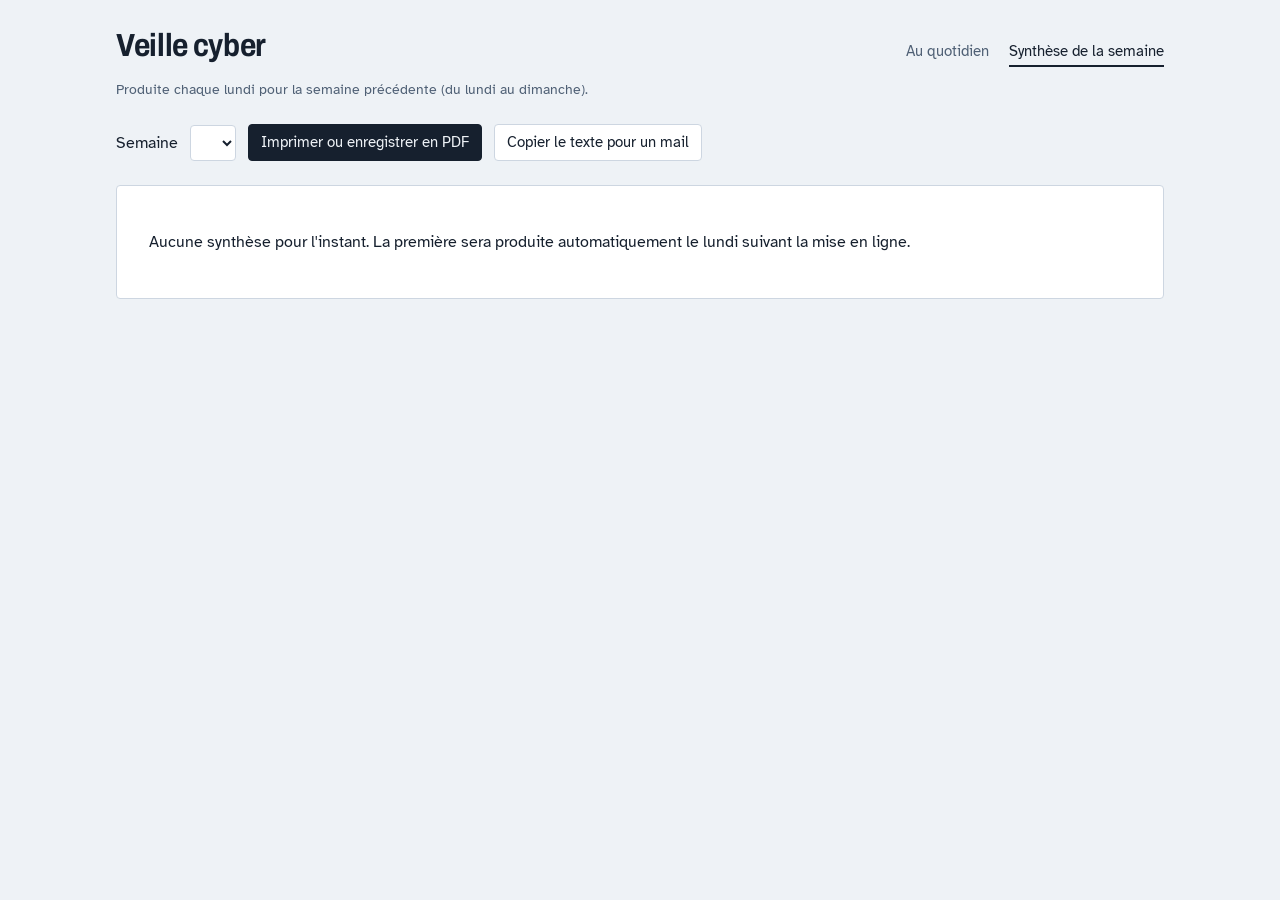
==== hebdo.html @ 8514fb71 "Veille cyber : collecte automatique, site et synthèse hebdo Co-Authored-By: Claude Opus 5.5 <noreply" ====
<!doctype html>
<html lang="fr">
<head>
<meta charset="utf-8">
<meta name="viewport" content="width=device-width, initial-scale=1">
<title>Synthèse hebdo cyber</title>
<meta name="description" content="Synthèse hebdomadaire des vulnérabilités et menaces cyber.">
<meta name="robots" content="noindex">
<link rel="icon" href="data:image/svg+xml,<svg xmlns='http://www.w3.org/2000/svg' viewBox='0 0 32 32'><rect x='4' y='2' width='6' height='28' rx='2' fill='%23C1272D'/><rect x='13' y='8' width='6' height='22' rx='2' fill='%23C9761E'/><rect x='22' y='14' width='6' height='16' rx='2' fill='%232F6FA8'/></svg>">
<link rel="preconnect" href="https://fonts.googleapis.com">
<link rel="preconnect" href="https://fonts.gstatic.com" crossorigin>
<link href="https://fonts.googleapis.com/css2?family=Archivo:wdth,wght@62..125,600..800&family=Atkinson+Hyperlegible:ital,wght@0,400;0,700;1,400&family=Atkinson+Hyperlegible+Mono:wght@400;600&display=swap" rel="stylesheet">
<link rel="stylesheet" href="assets/style.css">
</head>
<body>
<div class="page">
  <header class="entete">
    <h1><a href="./">Veille cyber</a></h1>
    <nav aria-label="Pages">
      <a href="./">Au quotidien</a>
      <a href="hebdo.html" aria-current="page">Synthèse de la semaine</a>
    </nav>
  </header>
  <p class="fraicheur">Produite chaque lundi pour la semaine précédente (du lundi au dimanche).</p>

  <div class="hebdo-outils">
    <label for="semaine">Semaine</label>
    <select id="semaine"></select>
    <button type="button" class="principal" id="imprimer">Imprimer ou enregistrer en PDF</button>
    <button type="button" id="copier">Copier le texte pour un mail</button>
    <span class="confirmation" id="confirmation" aria-live="polite"></span>
  </div>

  <article class="rapport" id="rapport"><p>Chargement…</p></article>
</div>

<script src="assets/commun.js"></script>
<script>
(() => {
  const V = Veille, $ = (id) => document.getElementById(id);
  let courant = null;
  const pluriel = (n, s, p) => `${n} ${n > 1 ? (p || s + 's') : s}`;

  function chapeau(h) {
    const c = h.chiffres;
    const morceaux = [
      pluriel(c.alertes, 'alerte CERT-FR', 'alertes CERT-FR'),
      pluriel(c.avisCertFr, 'avis CERT-FR', 'avis CERT-FR'),
      pluriel(c.avisCertSante, 'avis CERT Santé', 'avis CERT Santé'),
      pluriel(c.kevAjoutees, 'nouvelle faille exploitée', 'nouvelles failles exploitées') + ' (CISA KEV)',
    ];
    return `Du ${V.dateCourte(h.debut)} au ${V.dateCourte(h.fin)} : ${morceaux.join(', ')}. ` +
      `${pluriel(c.critiques, 'publication est critique', 'publications sont critiques')} et ${c.surParcSuivi} ${c.surParcSuivi > 1 ? 'concernent' : 'concerne'} les éditeurs du parc suivi.`;
  }

  const SECTIONS = [
    ['alertes', 'Alertes CERT-FR', 'Danger immédiat signalé par l\'ANSSI : exploitations constatées, à traiter sans attendre.'],
    ['kev', 'Nouvelles failles exploitées activement', 'Ajoutées cette semaine au catalogue de la CISA, qui ne retient que les failles dont l\'exploitation est confirmée.'],
    ['parcSuivi', 'Vulnérabilités sur le parc suivi', 'Avis concernant les éditeurs suivis, du plus urgent au moins urgent.'],
    ['autresCritiques', 'Autres vulnérabilités critiques', 'Hors parc suivi, à vérifier si le produit est présent ailleurs.'],
    ['menaces', 'Menaces et recommandations', 'Rapports d\'analyse de la menace, bulletins d\'actualité et guides de durcissement du CERT-FR.'],
  ];

  function rendre(h) {
    courant = h;
    $('rapport').innerHTML = `<h2>Semaine du ${V.dateCourte(h.debut)} au ${V.dateCourte(h.fin)}</h2>
      <p class="chapeau">${V.echapper(chapeau(h))}</p>` +
      SECTIONS.map(([cle, titre, aide]) => `<h3>${titre}</h3><p class="aide">${aide}</p>` +
        ((h[cle] || []).length ? `<ul class="elements">${h[cle].map((i) => V.element(i, { avecDate: true, nbCvesMax: 5 })).join('')}</ul>` : '<p class="rien">Rien cette semaine.</p>')).join('');
  }

  function texteMail(h) {
    const lignes = [`Veille cyber : semaine du ${V.dateCourte(h.debut)} au ${V.dateCourte(h.fin)}`, '', chapeau(h)];
    for (const [cle, titre] of SECTIONS) {
      const liste = h[cle] || [];
      if (!liste.length) continue;
      lignes.push('', titre, '');
      for (const i of liste) {
        const r = V.raisons(i);
        lignes.push(`- ${i.titre} (${V.dateCourte(i.date)}${i.suivis?.length ? ', parc : ' + i.suivis.join(', ') : ''})`);
        if (r.length) lignes.push(`  Pourquoi : ${r.join(', ')}`);
        lignes.push(`  ${i.lien}`);
      }
    }
    lignes.push('', `Détail et historique : ${location.href.replace(/hebdo\.html.*$/, '')}`);
    return lignes.join('\n');
  }

  async function chargerSemaine(code) {
    try {
      rendre(await V.charger(`data/hebdo/${code}.json`));
      history.replaceState(null, '', '#' + code);
    } catch (e) {
      $('rapport').innerHTML = `<p>Impossible de charger la semaine ${V.echapper(code)} (${V.echapper(e.message)}).</p>`;
    }
  }

  async function demarrer() {
    try {
      const { semaines } = await V.charger('data/hebdo/index.json');
      if (!semaines.length) throw new Error('aucune semaine');
      $('semaine').innerHTML = semaines.map((s) => `<option value="${V.echapper(s)}">${V.echapper(s.replace('-S', ', semaine '))}</option>`).join('');
      const voulu = location.hash.slice(1);
      $('semaine').value = semaines.includes(voulu) ? voulu : semaines[0];
      chargerSemaine($('semaine').value);
    } catch {
      $('rapport').innerHTML = '<p>Aucune synthèse pour l\'instant. La première sera produite automatiquement le lundi suivant la mise en ligne.</p>';
    }
  }

  $('semaine').addEventListener('change', (e) => chargerSemaine(e.target.value));
  $('imprimer').addEventListener('click', () => window.print());
  $('copier').addEventListener('click', async () => {
    if (!courant) return;
    try { await navigator.clipboard.writeText(texteMail(courant)); $('confirmation').textContent = 'Texte copié.'; }
    catch { $('confirmation').textContent = 'Copie impossible depuis ce navigateur.'; }
    setTimeout(() => ($('confirmation').textContent = ''), 3000);
  });
  demarrer();
})();
</script>
</body>
</html>
---- assets/style.css ----
:root {
  --fond: #EEF2F6;
  --surface: #FFFFFF;
  --encre: #16202E;
  --encre-2: #4F6075;
  --ligne: #CDD6E1;
  --critique: #C1272D;
  --haute: #C9761E;
  --moyenne: #2F6FA8;
  --info: #7A8797;
  --parc: #0F766E;
  --parc-fond: #E0F2EF;
  --kev-fond: #FBE7E8;
  --focus: #2F6FA8;
  --titre: "Archivo", "Arial Narrow", sans-serif;
  --texte: "Atkinson Hyperlegible", "Segoe UI", system-ui, sans-serif;
  --mono: "Atkinson Hyperlegible Mono", ui-monospace, Consolas, monospace;
  color-scheme: light;
}
@media (prefers-color-scheme: dark) {
  :root {
    --fond: #0F1722;
    --surface: #172231;
    --encre: #E6ECF3;
    --encre-2: #9DAEC2;
    --ligne: #2A3A4F;
    --critique: #F0565C;
    --haute: #E8A04E;
    --moyenne: #6FA6DA;
    --info: #8A98A9;
    --parc: #4FC3B5;
    --parc-fond: #12332F;
    --kev-fond: #3A1C21;
    --focus: #6FA6DA;
    color-scheme: dark;
  }
}

* { box-sizing: border-box; }
html { -webkit-text-size-adjust: 100%; }
body {
  margin: 0;
  background: var(--fond);
  color: var(--encre);
  font: 16px/1.5 var(--texte);
}
a { color: inherit; }
a:hover { color: var(--moyenne); }
:focus-visible { outline: 3px solid var(--focus); outline-offset: 2px; border-radius: 2px; }
.page { max-width: 1080px; margin: 0 auto; padding: 0 16px 64px; }

/* En-tête */
.entete { display: flex; flex-wrap: wrap; align-items: baseline; justify-content: space-between; gap: 8px 24px; padding: 28px 0 12px; }
.entete h1 { font: 700 2rem/1.1 var(--titre); font-stretch: 85%; margin: 0; letter-spacing: -0.01em; }
.entete h1 a { text-decoration: none; }
.entete nav { display: flex; gap: 20px; font-size: .95rem; }
.entete nav a { text-decoration: none; color: var(--encre-2); padding-bottom: 2px; border-bottom: 2px solid transparent; }
.entete nav a[aria-current="page"] { color: var(--encre); border-color: var(--encre); }
.fraicheur { color: var(--encre-2); font-size: .9rem; margin: 0 0 24px; }
.fraicheur .pastille { display: inline-block; width: 8px; height: 8px; border-radius: 50%; margin-right: 6px; vertical-align: 1px; background: var(--parc); }
.fraicheur .pastille.ko { background: var(--haute); }

/* Bloc "à traiter" */
.urgent { background: var(--surface); border: 1px solid var(--ligne); border-left: 6px solid var(--critique); border-radius: 4px; padding: 20px 24px 8px; margin-bottom: 32px; }
.urgent h2 { font: 700 1.35rem/1.2 var(--titre); font-stretch: 85%; margin: 0 0 4px; }
.urgent .sous { color: var(--encre-2); margin: 0 0 12px; font-size: .95rem; max-width: 68ch; }
.urgent ol { list-style: none; margin: 0; padding: 0; }
.urgent li { padding: 12px 0; border-top: 1px solid var(--ligne); display: grid; grid-template-columns: 1fr auto; gap: 4px 16px; }
.urgent li a.titre { font-weight: 700; text-decoration: none; }
.urgent li a.titre:hover { text-decoration: underline; }
.urgent .raison { grid-column: 1 / -1; color: var(--encre-2); font-size: .9rem; }
.urgent .date { color: var(--encre-2); font-size: .9rem; white-space: nowrap; }
.urgent .vide { padding: 12px 0 16px; color: var(--encre-2); border-top: 1px solid var(--ligne); }

/* Filtres */
.filtres { background: var(--fond); padding: 12px 0; border-bottom: 1px solid var(--ligne); margin-bottom: 8px; }
.onglets { display: flex; gap: 4px; overflow-x: auto; margin-bottom: 12px; scrollbar-width: thin; }
.onglets button { font: inherit; font-size: .95rem; background: none; border: 1px solid transparent; border-radius: 4px; padding: 6px 12px; color: var(--encre-2); cursor: pointer; white-space: nowrap; }
.onglets button[aria-pressed="true"] { background: var(--encre); color: var(--fond); }
.onglets button .nb { opacity: .7; margin-left: 4px; font-size: .85em; }
.criteres { display: flex; flex-wrap: wrap; gap: 8px 12px; align-items: center; }
.criteres input[type="search"], .criteres select, .criteres input[type="date"] {
  font: inherit; font-size: .95rem; color: var(--encre); background: var(--surface);
  border: 1px solid var(--ligne); border-radius: 4px; padding: 6px 10px; min-height: 36px;
}
.criteres input[type="search"] { flex: 1 1 220px; min-width: 0; }
.criteres label.bascule { display: inline-flex; align-items: center; gap: 6px; font-size: .95rem; cursor: pointer; white-space: nowrap; }
.criteres label.bascule input { width: 18px; height: 18px; accent-color: var(--parc); }
.periode-perso { display: none; gap: 6px; align-items: center; }
.periode-perso.visible { display: inline-flex; }
.resultat { color: var(--encre-2); font-size: .9rem; margin: 12px 0 0; }
.resultat button { font: inherit; background: none; border: none; color: var(--moyenne); text-decoration: underline; cursor: pointer; padding: 0; }

@media (min-width: 800px) { .filtres { position: sticky; top: 0; z-index: 5; } }

/* Liste */
.jour { font: 700 1rem/1.2 var(--titre); font-stretch: 90%; color: var(--encre-2); margin: 28px 0 8px; }
.elements { list-style: none; margin: 0; padding: 0; }
.el { position: relative; background: var(--surface); border: 1px solid var(--ligne); border-radius: 4px; padding: 14px 16px 14px 22px; margin-bottom: 8px; }
.el::before { content: ""; position: absolute; left: 0; top: 0; bottom: 0; width: 6px; border-radius: 4px 0 0 4px; background: var(--info); }
.el.p-critique::before { background: var(--critique); }
.el.p-haute::before { background: var(--haute); }
.el.p-moyenne::before { background: var(--moyenne); }
.el h3 { font-size: 1.02rem; line-height: 1.35; margin: 0 0 4px; font-weight: 700; }
.el h3 a { text-decoration: none; }
.el h3 a:hover { text-decoration: underline; }
.meta { display: flex; flex-wrap: wrap; gap: 4px 14px; font-size: .88rem; color: var(--encre-2); margin-bottom: 6px; }
.meta .prio { font-weight: 700; }
.p-critique .meta .prio { color: var(--critique); }
.p-haute .meta .prio { color: var(--haute); }
.p-moyenne .meta .prio { color: var(--moyenne); }
.el p { margin: 0 0 8px; max-width: 78ch; }
.marques { display: flex; flex-wrap: wrap; gap: 6px; }
.marque { font-size: .82rem; border-radius: 3px; padding: 1px 7px; border: 1px solid var(--ligne); color: var(--encre-2); white-space: nowrap; }
.marque.parc { background: var(--parc-fond); color: var(--parc); border-color: transparent; font-weight: 700; }
.marque.kev { background: var(--kev-fond); color: var(--critique); border-color: transparent; font-weight: 700; }
.marque.cve { font-family: var(--mono); font-size: .8rem; text-decoration: none; }
.marque.cve.exploitee { border-color: var(--critique); color: var(--critique); }
.plus { display: block; margin: 20px auto; font: inherit; background: var(--surface); border: 1px solid var(--ligne); border-radius: 4px; padding: 8px 20px; cursor: pointer; color: var(--encre); }
.vide-liste { background: var(--surface); border: 1px dashed var(--ligne); border-radius: 4px; padding: 24px; color: var(--encre-2); }

/* Pied */
.pied { margin-top: 48px; padding-top: 16px; border-top: 1px solid var(--ligne); color: var(--encre-2); font-size: .88rem; }
.pied h2 { font: 700 1rem var(--titre); font-stretch: 90%; color: var(--encre); margin: 0 0 8px; }
.pied ul { list-style: none; padding: 0; margin: 0 0 12px; display: grid; grid-template-columns: repeat(auto-fill, minmax(240px, 1fr)); gap: 4px 24px; }
.pied li .pastille { display: inline-block; width: 8px; height: 8px; border-radius: 50%; margin-right: 6px; background: var(--parc); }
.pied li .pastille.ko { background: var(--haute); }
.legende { max-width: 78ch; }

/* Synthèse hebdo */
.hebdo-outils { display: flex; flex-wrap: wrap; gap: 8px 12px; align-items: center; margin-bottom: 24px; }
.hebdo-outils select, .hebdo-outils button { font: inherit; font-size: .95rem; border: 1px solid var(--ligne); border-radius: 4px; padding: 6px 12px; background: var(--surface); color: var(--encre); cursor: pointer; min-height: 36px; }
.hebdo-outils button.principal { background: var(--encre); color: var(--fond); border-color: var(--encre); }
.hebdo-outils .confirmation { color: var(--parc); font-size: .9rem; }
.rapport { background: var(--surface); border: 1px solid var(--ligne); border-radius: 4px; padding: 28px 32px; }
.rapport h2 { font: 700 1.6rem/1.15 var(--titre); font-stretch: 85%; margin: 0 0 8px; }
.rapport .chapeau { font-size: 1.05rem; max-width: 68ch; margin: 0 0 8px; }
.rapport > h3 { font: 700 1.15rem/1.2 var(--titre); font-stretch: 90%; margin: 32px 0 4px; padding-top: 16px; border-top: 1px solid var(--ligne); }
.rapport > h3 + .aide { color: var(--encre-2); font-size: .92rem; margin: 0 0 12px; max-width: 70ch; }
.rapport .el { box-shadow: none; }
.rapport .rien { color: var(--encre-2); font-style: italic; margin: 0; }

@media (max-width: 600px) {
  .entete h1 { font-size: 1.6rem; }
  .urgent { padding: 16px 16px 4px; }
  .urgent li { grid-template-columns: 1fr; }
  .rapport { padding: 20px 16px; }
  .el { padding: 12px 12px 12px 18px; }
}
@media (prefers-reduced-motion: reduce) { * { scroll-behavior: auto !important; transition: none !important; } }

@media print {
  :root { --fond: #fff; --surface: #fff; --encre: #000; --encre-2: #333; --ligne: #bbb; color-scheme: light; }
  .entete nav, .hebdo-outils, .filtres, .pied { display: none; }
  .page { max-width: none; padding: 0; }
  .rapport { border: none; padding: 0; }
  .el { break-inside: avoid; }
  a { text-decoration: none; }
}
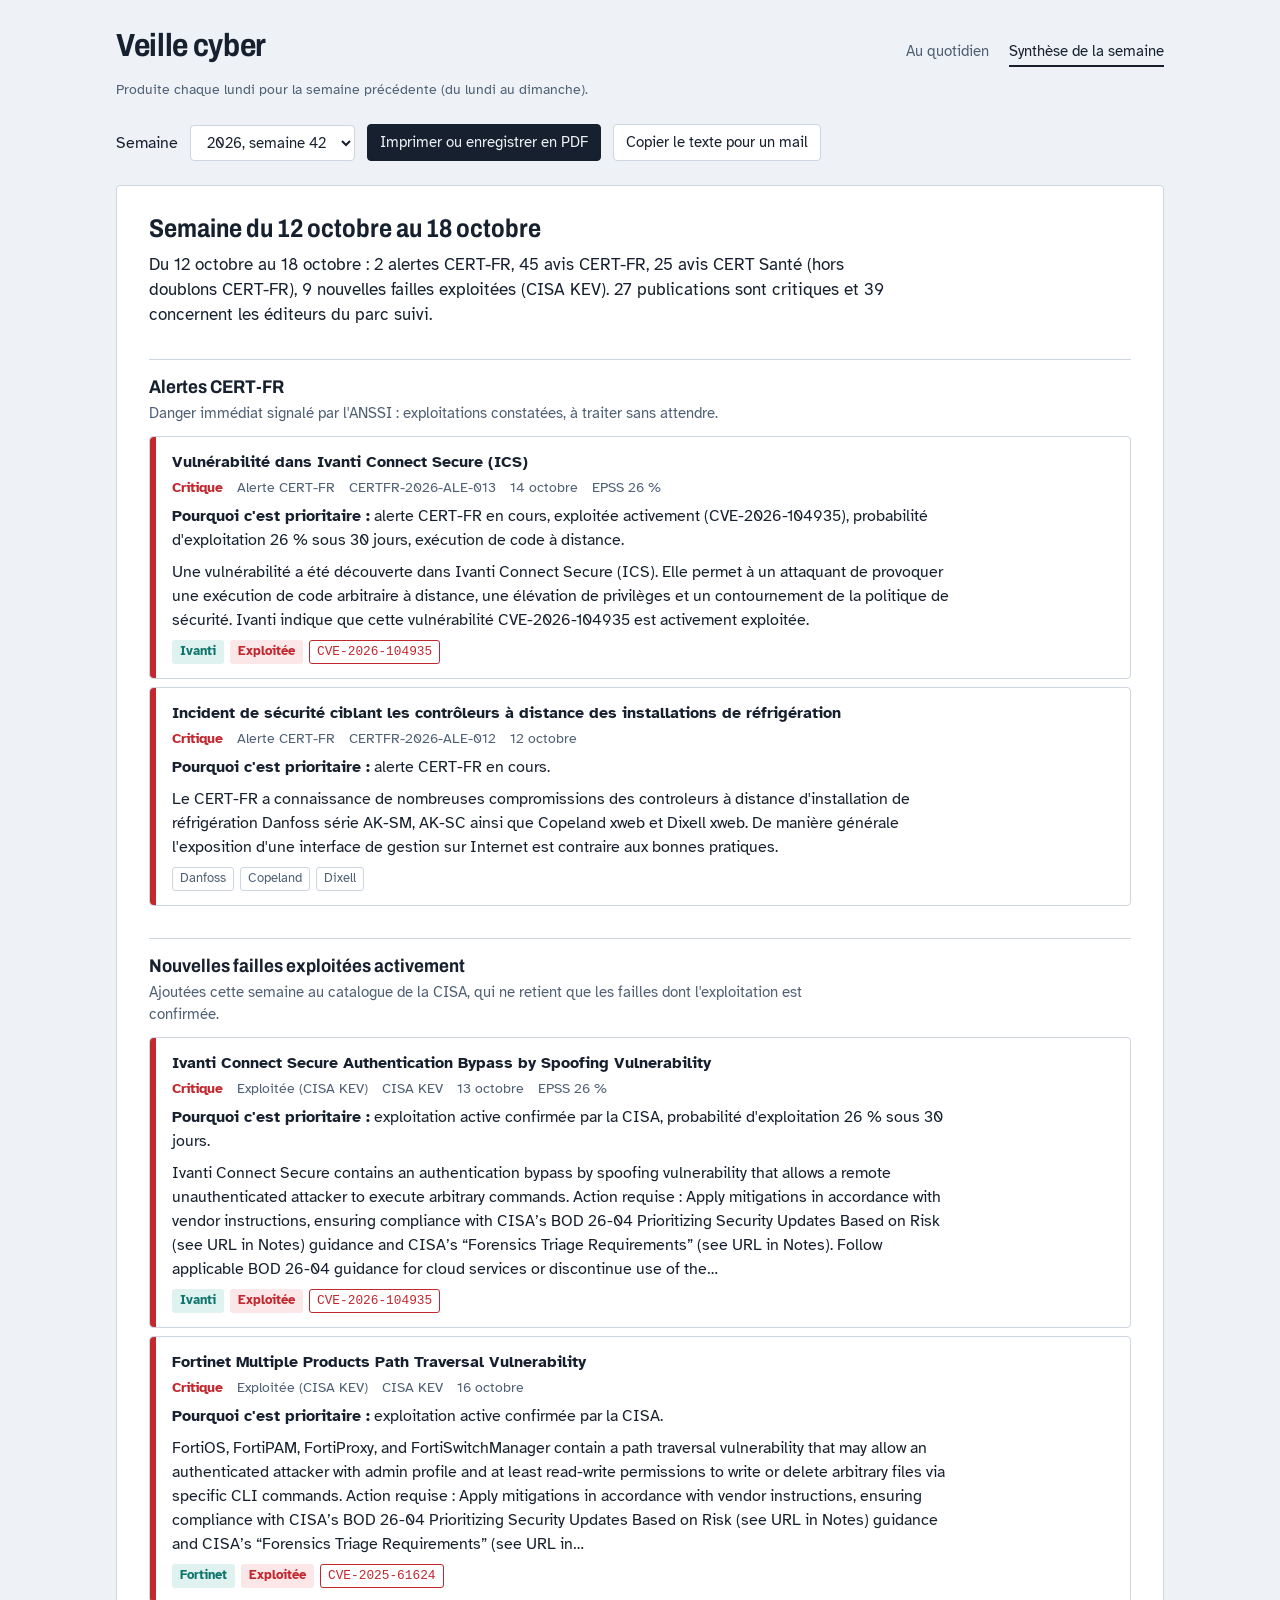
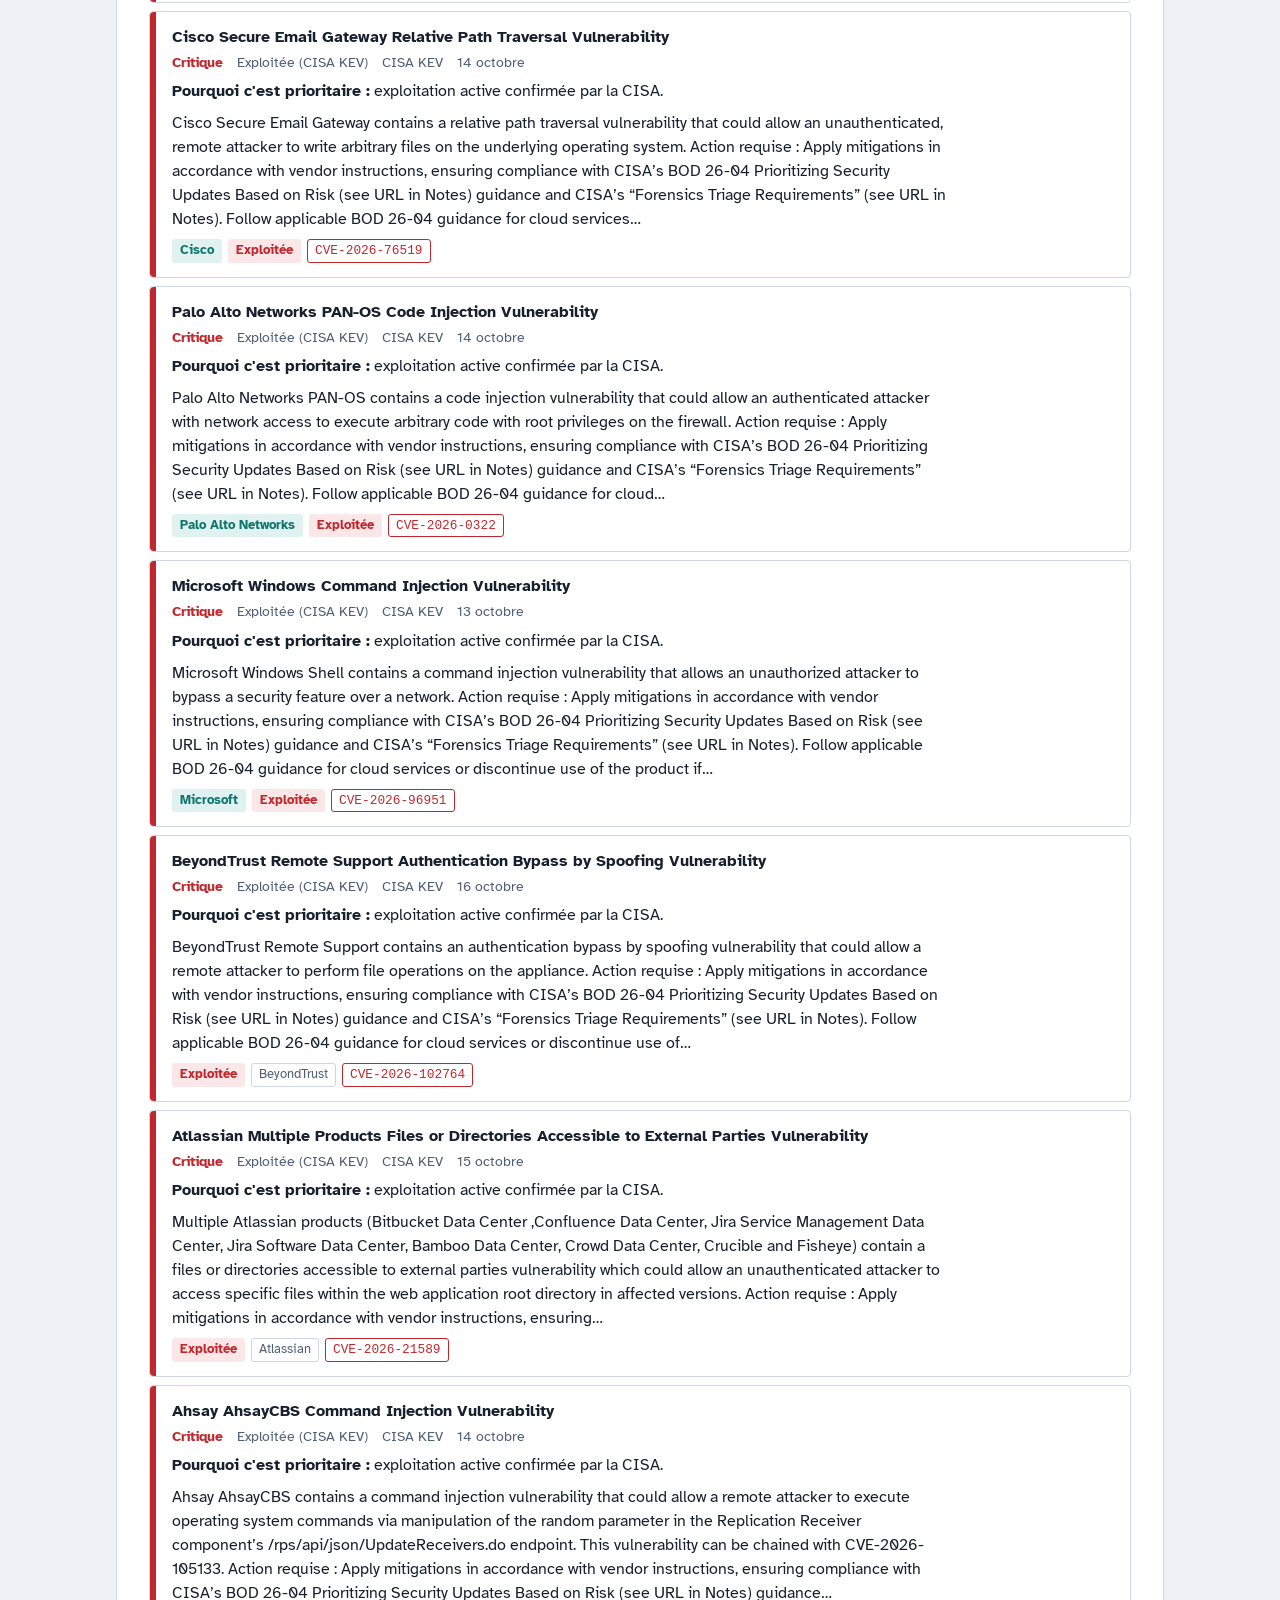
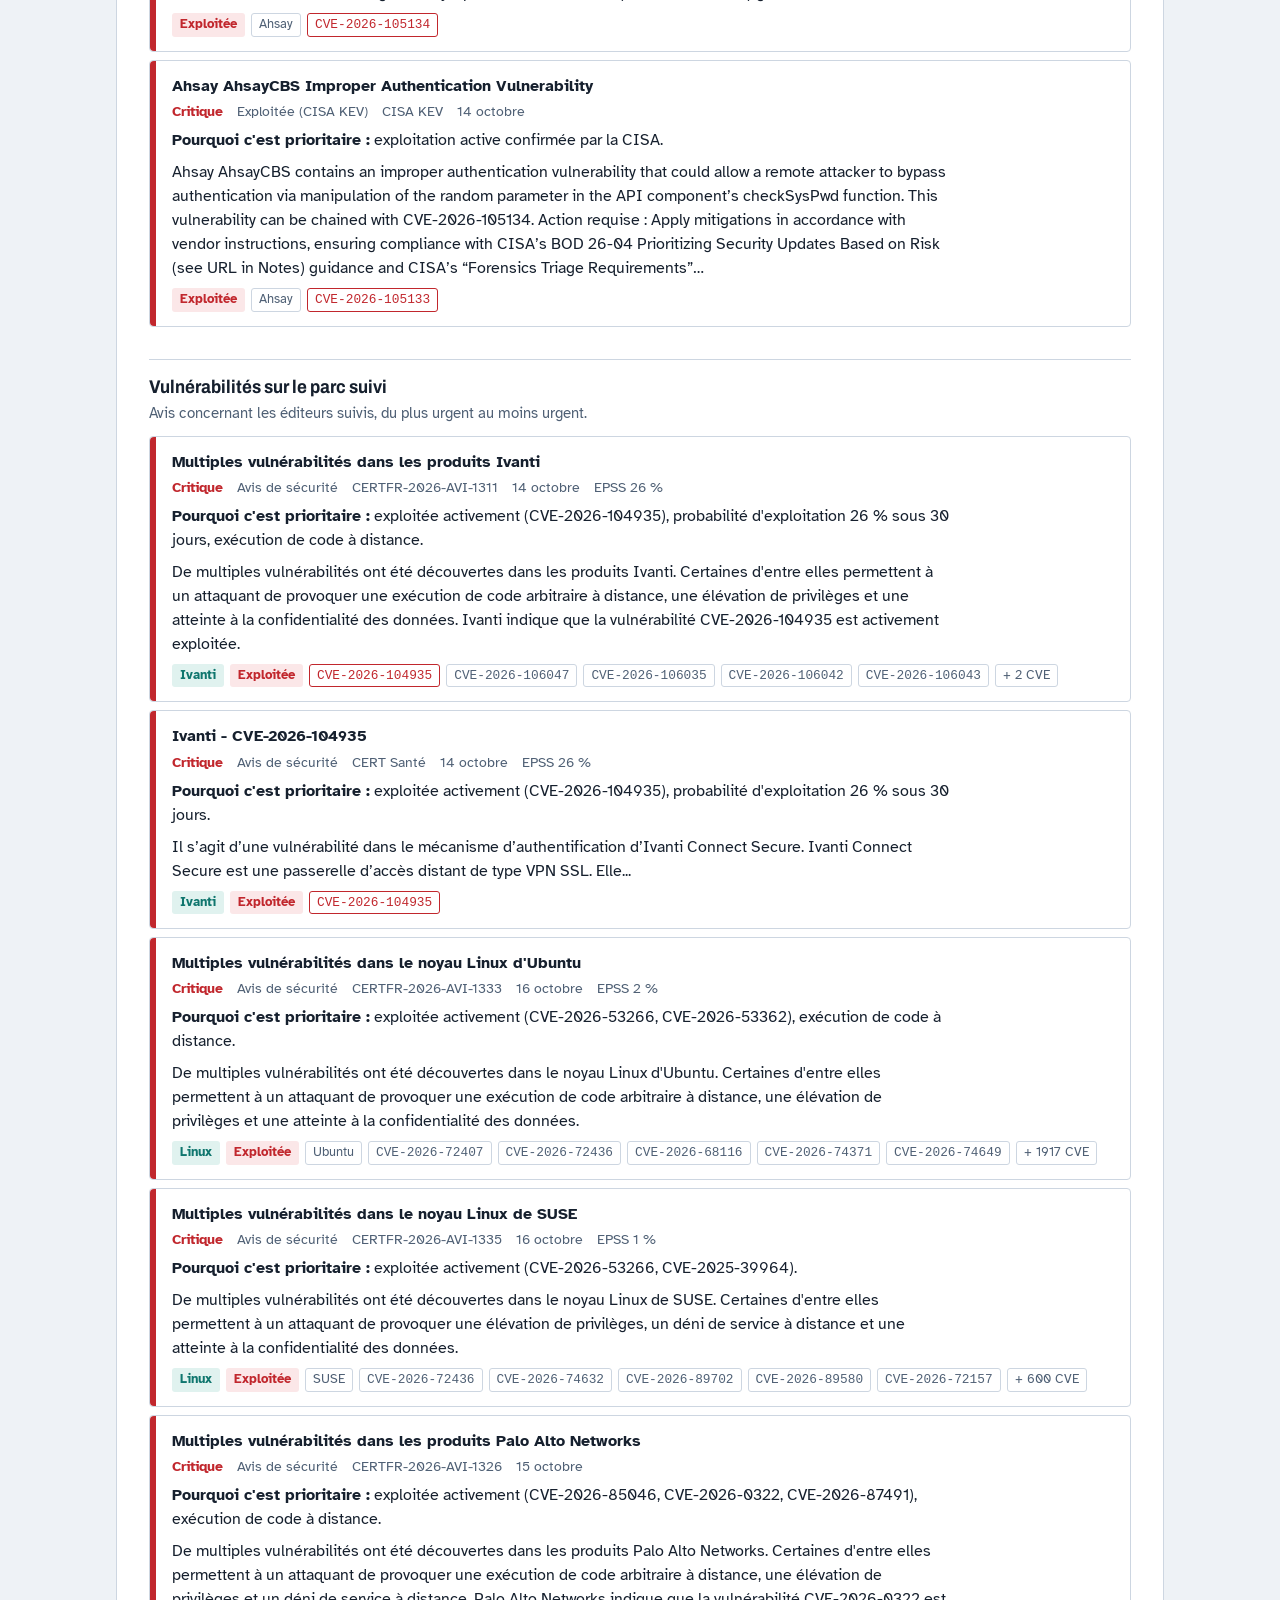
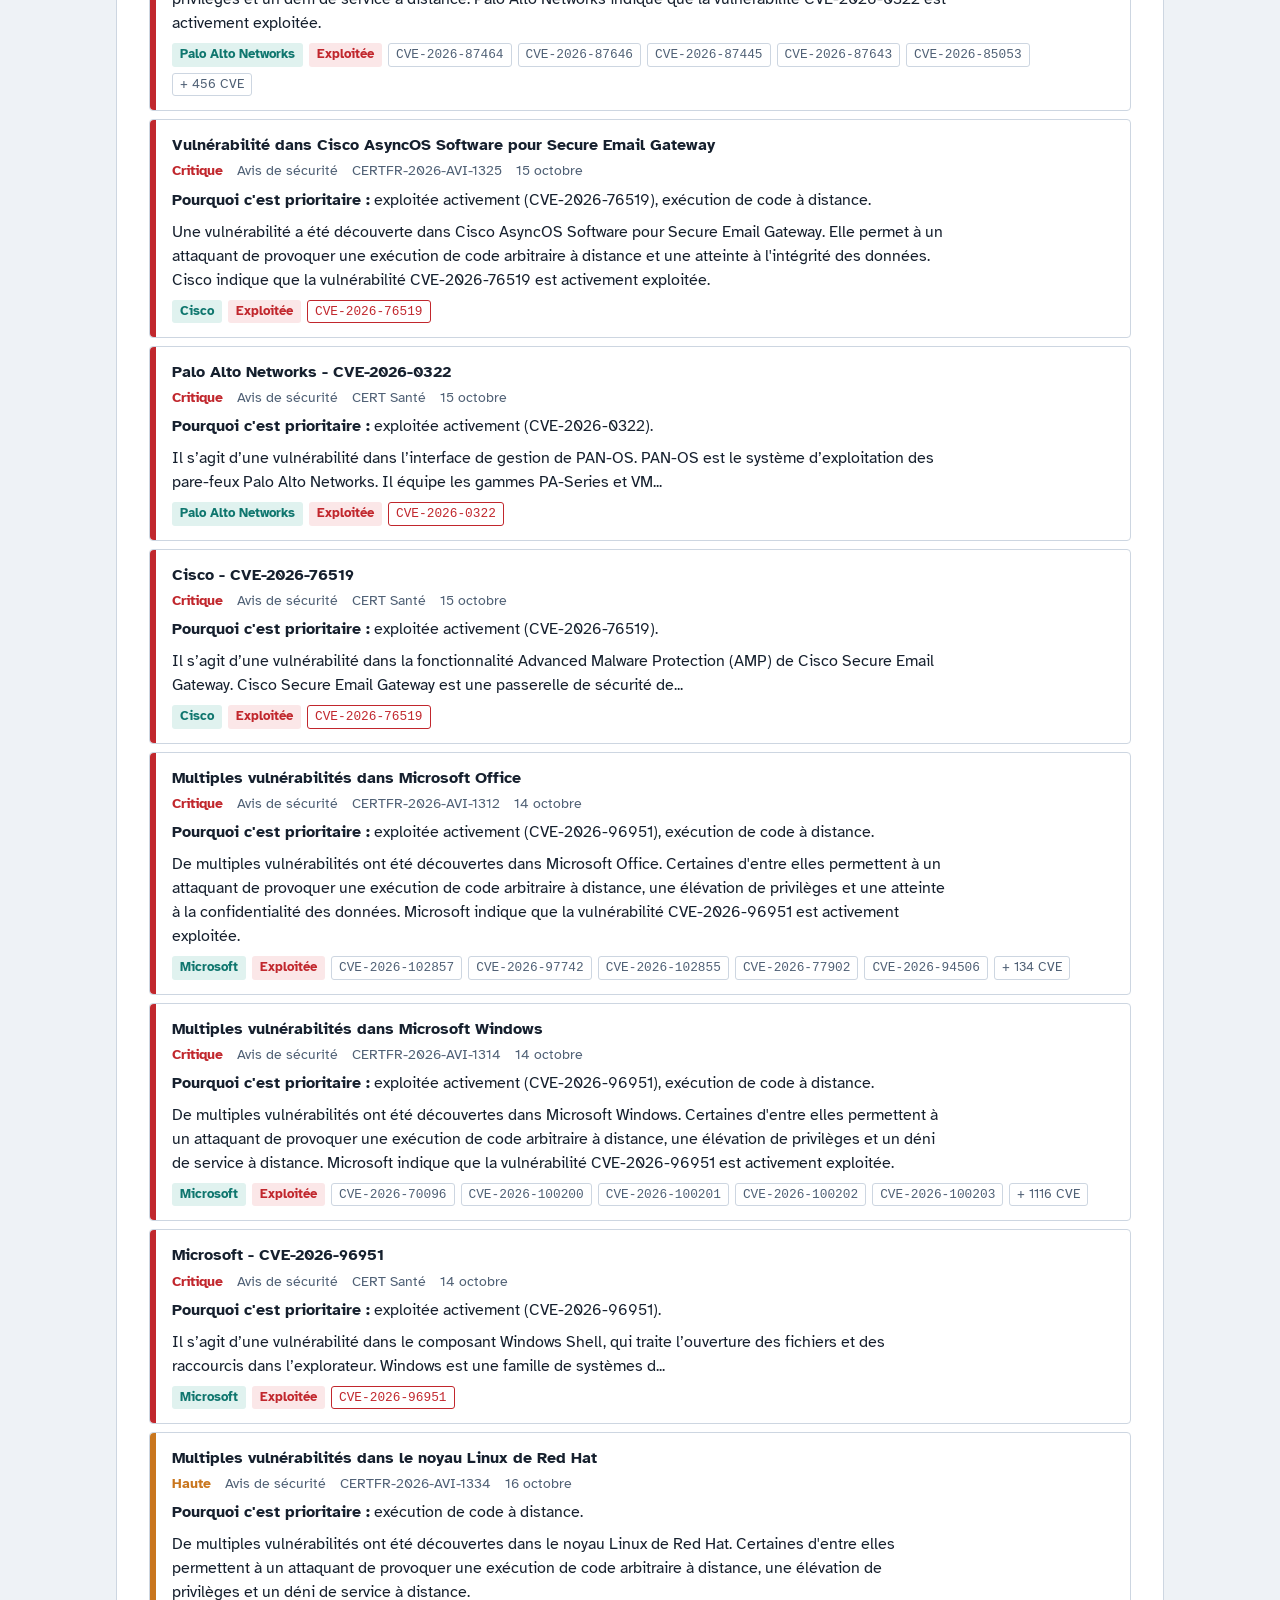
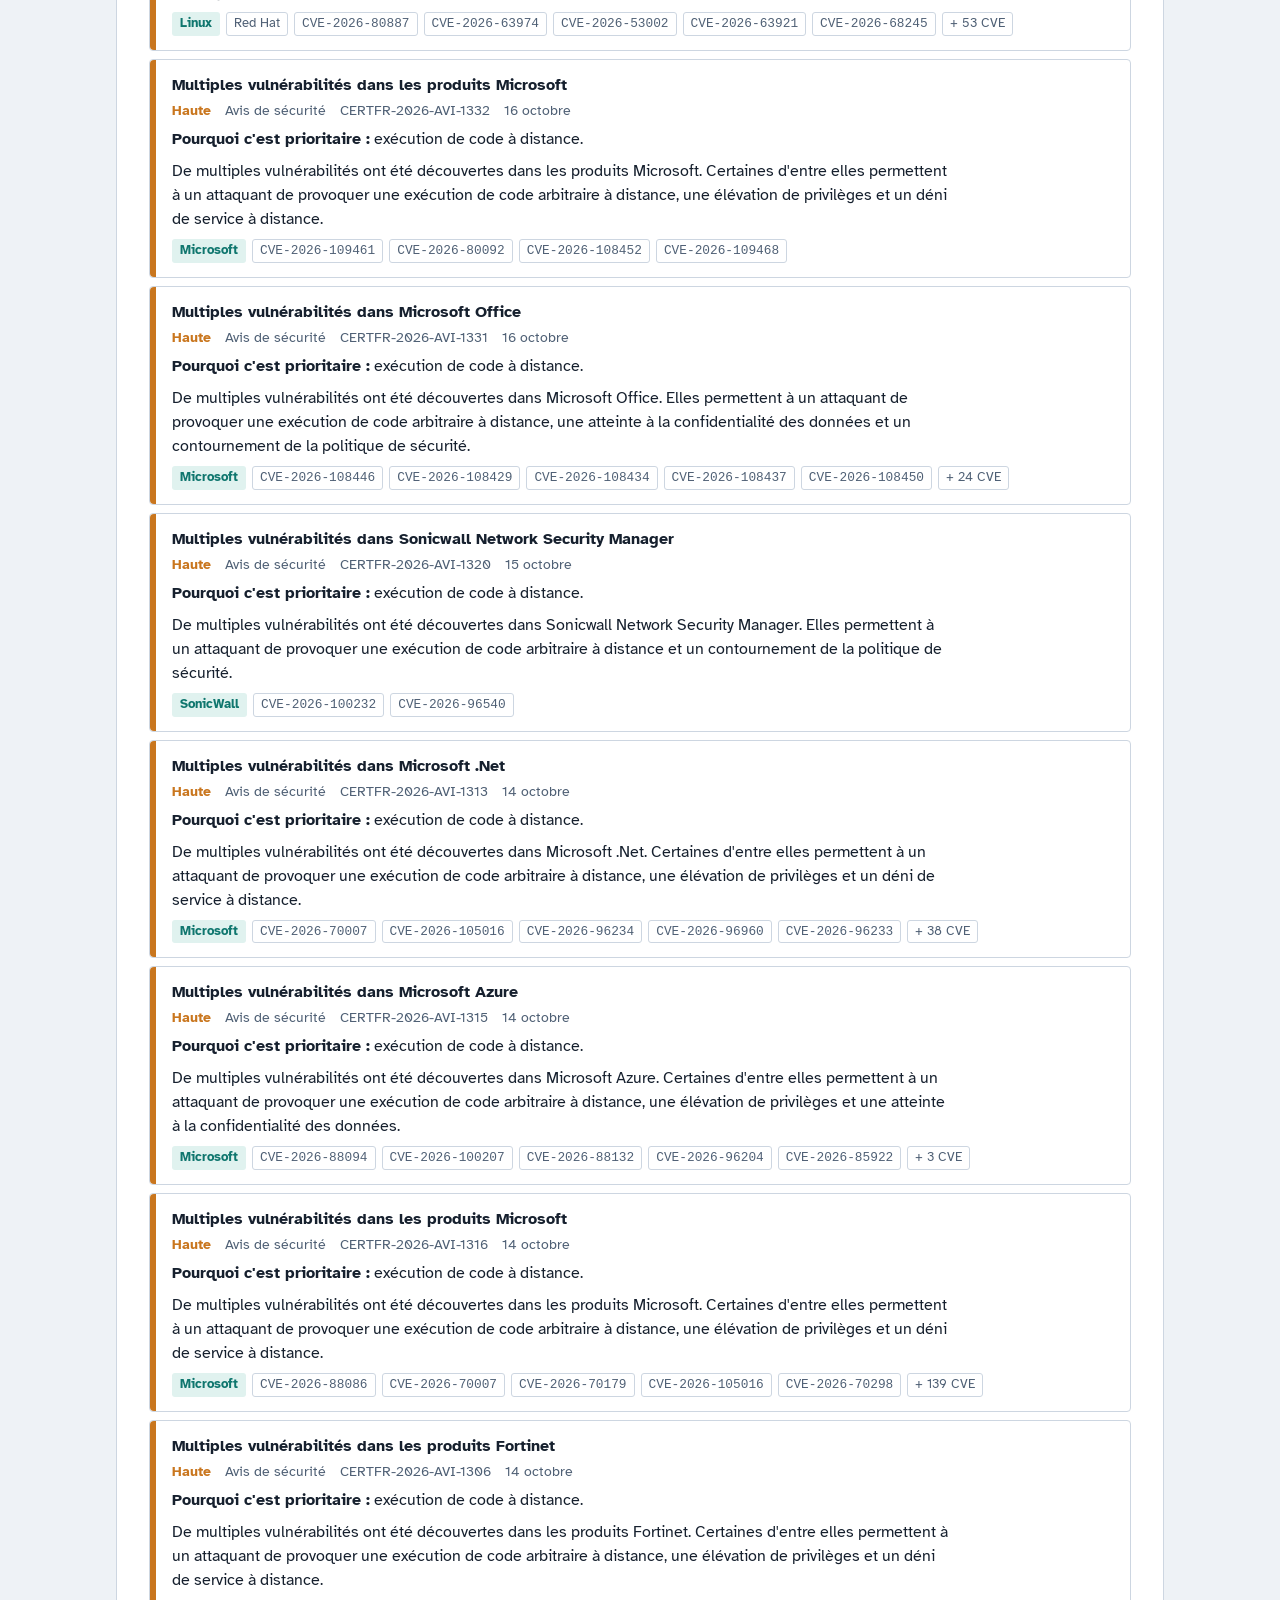
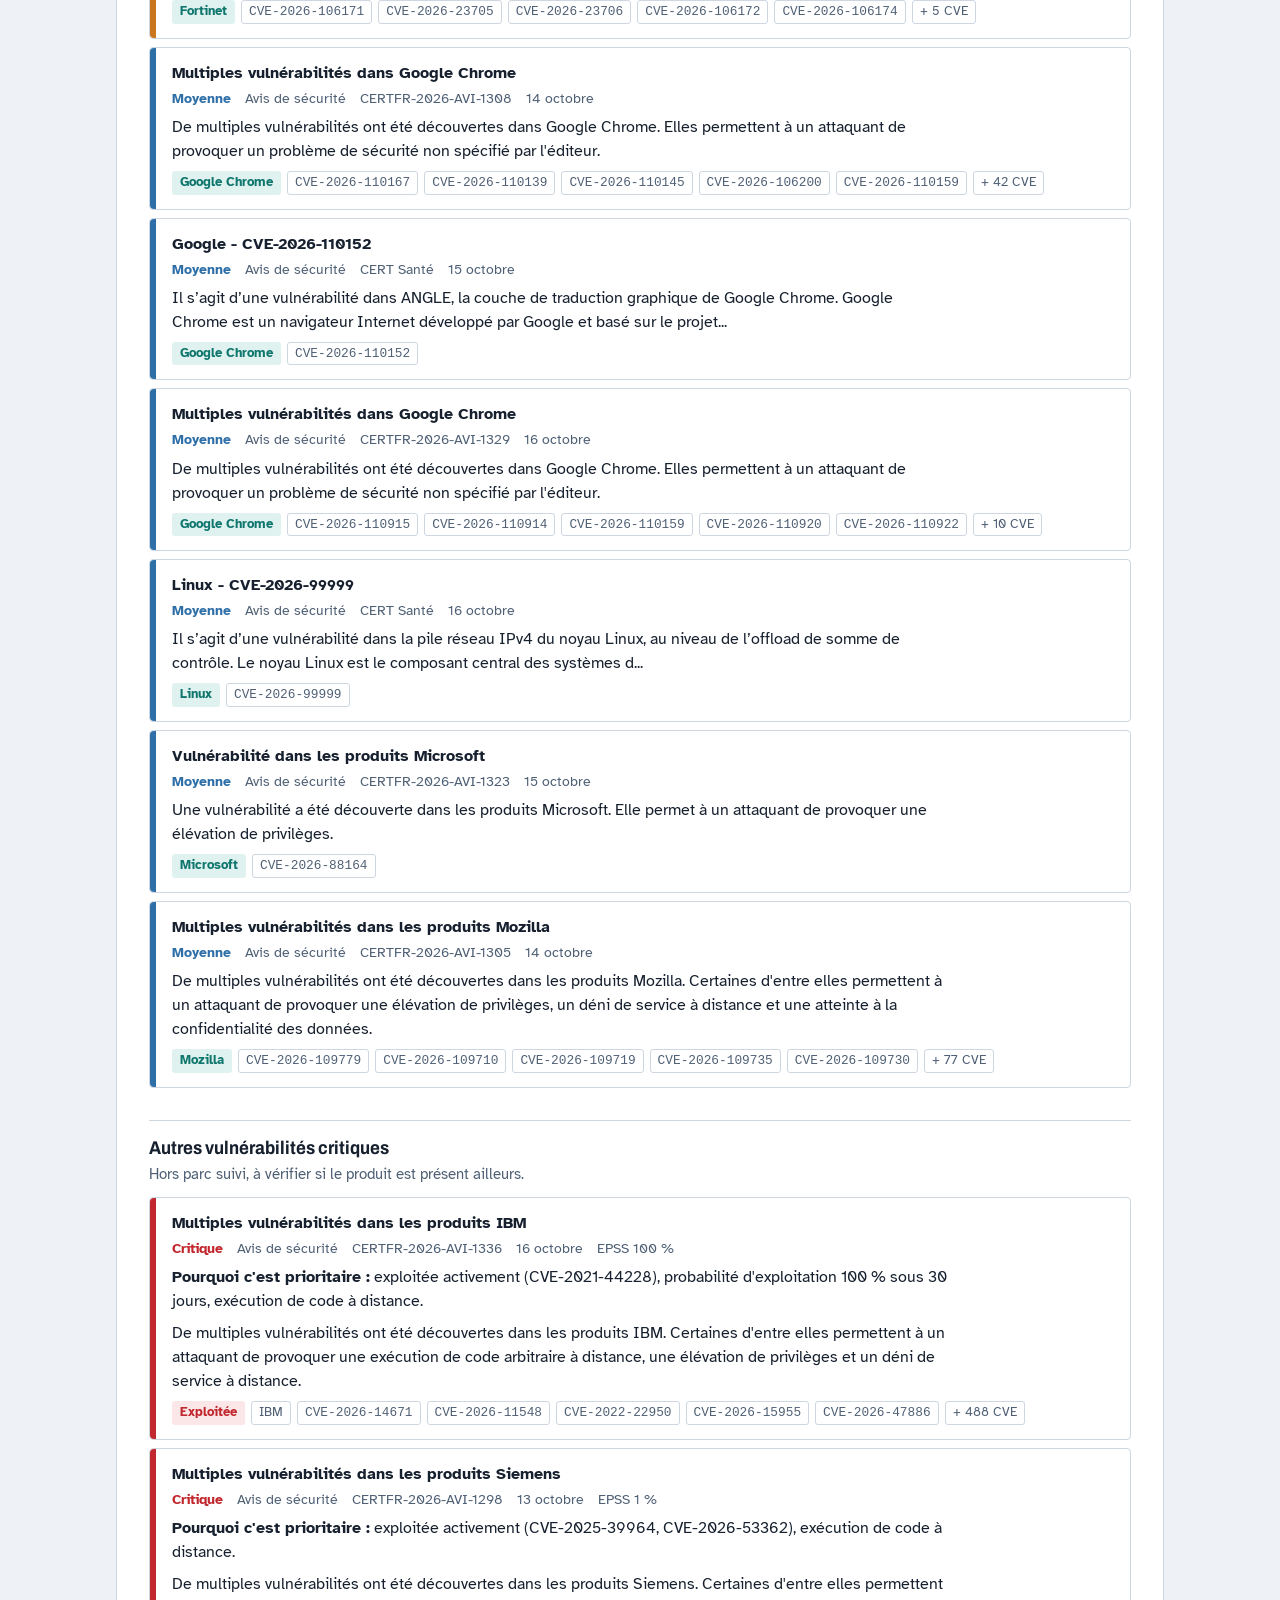
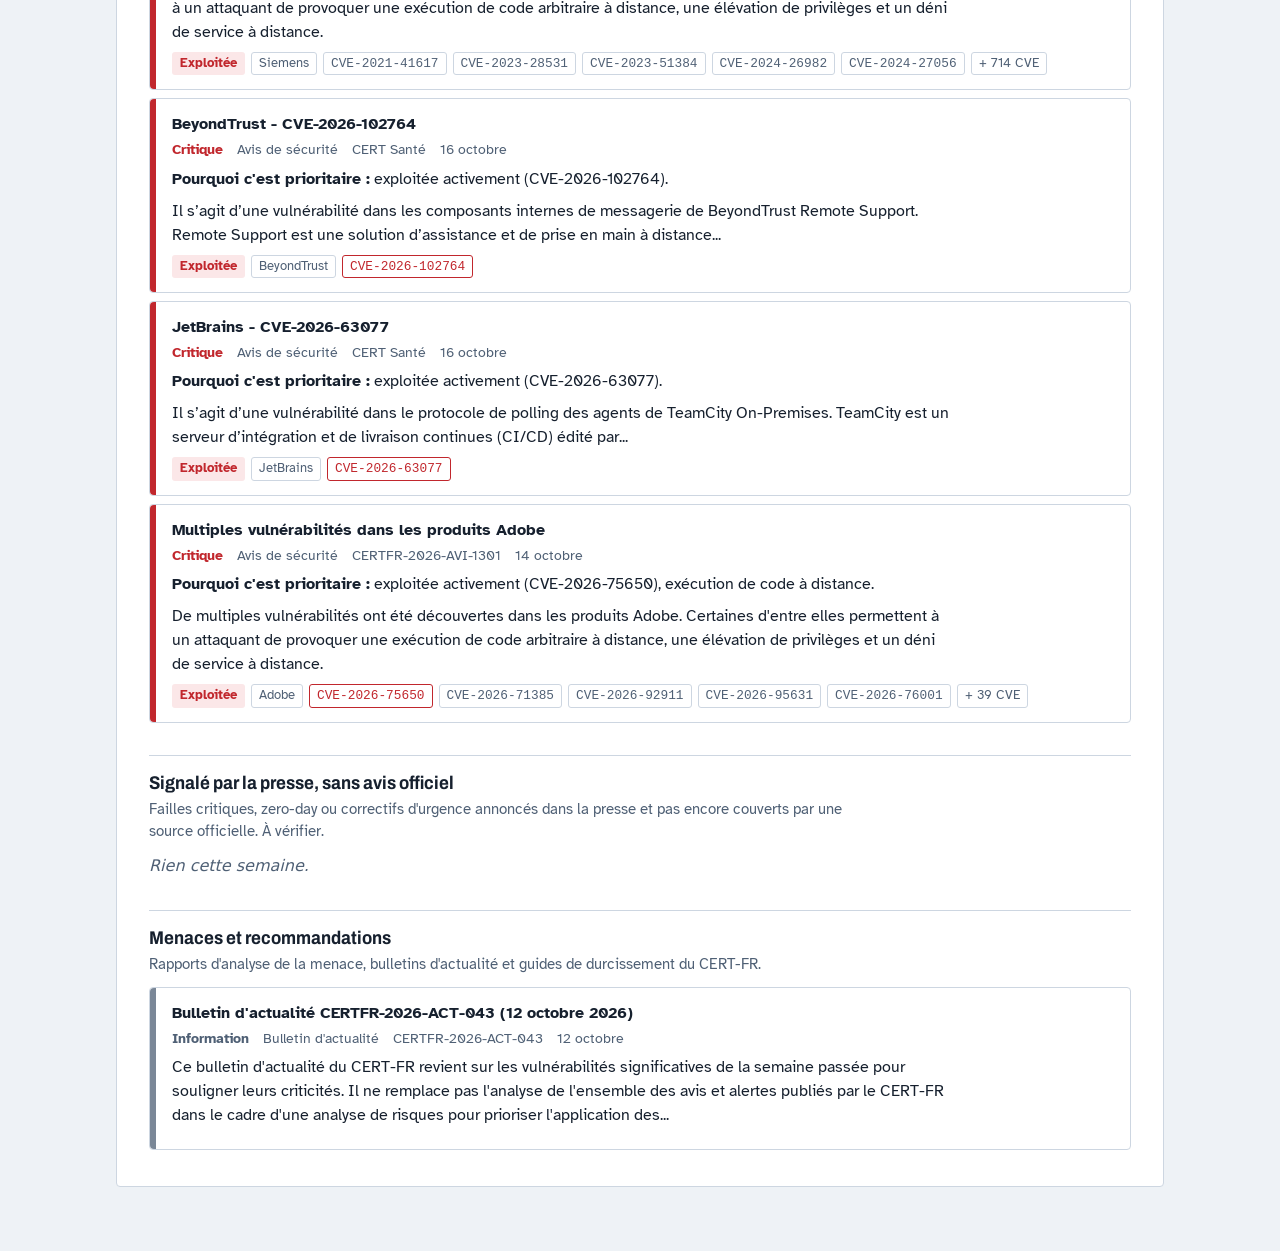
==== commit 0f3a2a40: "Signaux presse, presse française et regroupement des doublons - Articles annonçant faille critique, " ====
--- a/hebdo.html
+++ b/hebdo.html
@@ -46,11 +46,12 @@
     const morceaux = [
       pluriel(c.alertes, 'alerte CERT-FR', 'alertes CERT-FR'),
       pluriel(c.avisCertFr, 'avis CERT-FR', 'avis CERT-FR'),
-      pluriel(c.avisCertSante, 'avis CERT Santé', 'avis CERT Santé'),
+      pluriel(c.avisCertSante, 'avis CERT Santé', 'avis CERT Santé') + ' (hors doublons CERT-FR)',
       pluriel(c.kevAjoutees, 'nouvelle faille exploitée', 'nouvelles failles exploitées') + ' (CISA KEV)',
     ];
     return `Du ${V.dateCourte(h.debut)} au ${V.dateCourte(h.fin)} : ${morceaux.join(', ')}. ` +
-      `${pluriel(c.critiques, 'publication est critique', 'publications sont critiques')} et ${c.surParcSuivi} ${c.surParcSuivi > 1 ? 'concernent' : 'concerne'} les éditeurs du parc suivi.`;
+      `${pluriel(c.critiques, 'publication est critique', 'publications sont critiques')} et ${c.surParcSuivi} ${c.surParcSuivi > 1 ? 'concernent' : 'concerne'} les éditeurs du parc suivi.` +
+      (c.signauxPresse ? ` La presse signale aussi ${pluriel(c.signauxPresse, 'sujet', 'sujets')} sans avis officiel à ce stade.` : '');
   }
 
   const SECTIONS = [
@@ -58,6 +59,7 @@
     ['kev', 'Nouvelles failles exploitées activement', 'Ajoutées cette semaine au catalogue de la CISA, qui ne retient que les failles dont l\'exploitation est confirmée.'],
     ['parcSuivi', 'Vulnérabilités sur le parc suivi', 'Avis concernant les éditeurs suivis, du plus urgent au moins urgent.'],
     ['autresCritiques', 'Autres vulnérabilités critiques', 'Hors parc suivi, à vérifier si le produit est présent ailleurs.'],
+    ['signauxPresse', 'Signalé par la presse, sans avis officiel', 'Failles critiques, zero-day ou correctifs d\'urgence annoncés dans la presse et pas encore couverts par une source officielle. À vérifier.'],
     ['menaces', 'Menaces et recommandations', 'Rapports d\'analyse de la menace, bulletins d\'actualité et guides de durcissement du CERT-FR.'],
   ];
 
--- a/assets/style.css
+++ b/assets/style.css
@@ -70,6 +70,8 @@
 .urgent li a.titre:hover { text-decoration: underline; }
 .urgent .raison { grid-column: 1 / -1; color: var(--encre-2); font-size: .9rem; }
 .urgent .date { color: var(--encre-2); font-size: .9rem; white-space: nowrap; }
+.urgent h3 { font: 700 1.05rem/1.2 var(--titre); font-stretch: 90%; margin: 20px 0 2px; }
+.urgent h3 + .sous { margin-bottom: 8px; }
 .urgent .vide { padding: 12px 0 16px; color: var(--encre-2); border-top: 1px solid var(--ligne); }
 
 /* Filtres */
@@ -116,6 +118,8 @@
 .marque.kev { background: var(--kev-fond); color: var(--critique); border-color: transparent; font-weight: 700; }
 .marque.cve { font-family: var(--mono); font-size: .8rem; text-decoration: none; }
 .marque.cve.exploitee { border-color: var(--critique); color: var(--critique); }
+.el p.liens { margin: 8px 0 0; font-size: .9rem; color: var(--encre-2); }
+.el p.liens a { color: var(--encre); }
 .plus { display: block; margin: 20px auto; font: inherit; background: var(--surface); border: 1px solid var(--ligne); border-radius: 4px; padding: 8px 20px; cursor: pointer; color: var(--encre); }
 .vide-liste { background: var(--surface); border: 1px dashed var(--ligne); border-radius: 4px; padding: 24px; color: var(--encre-2); }
 
